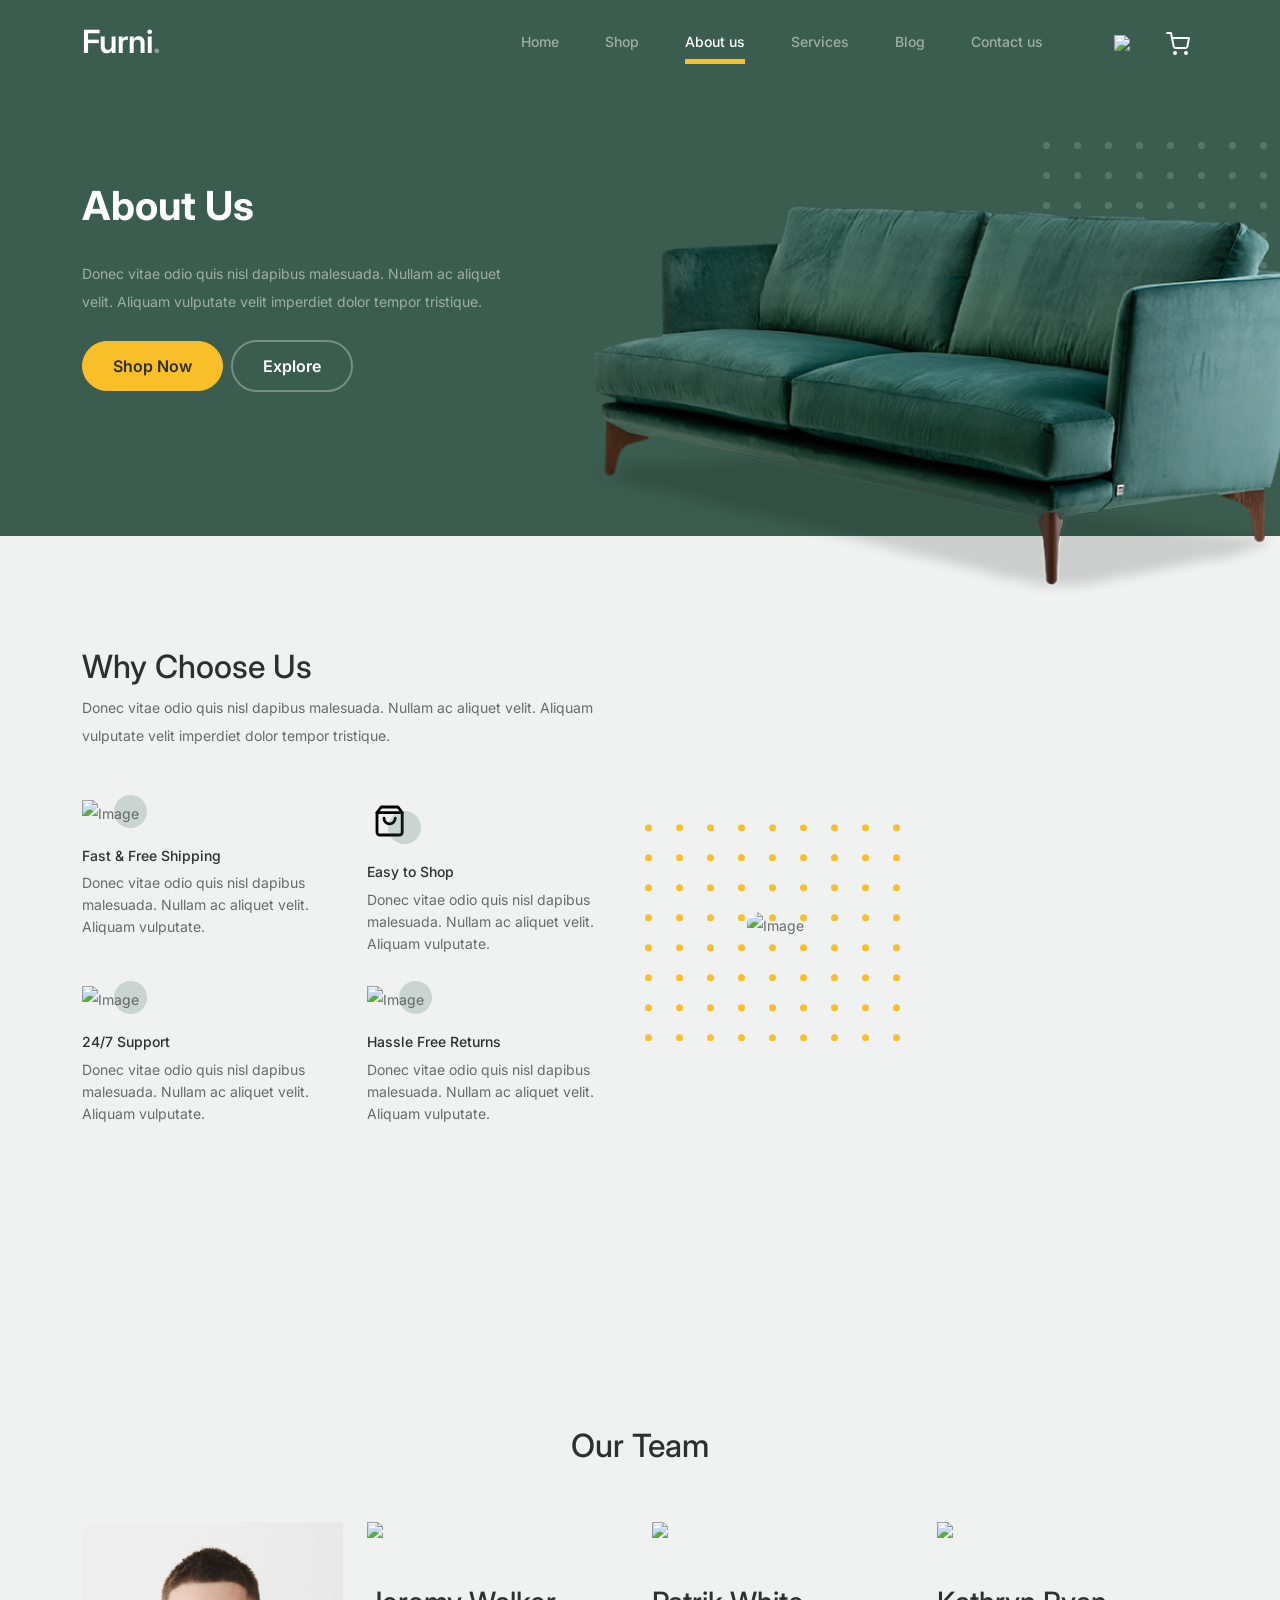
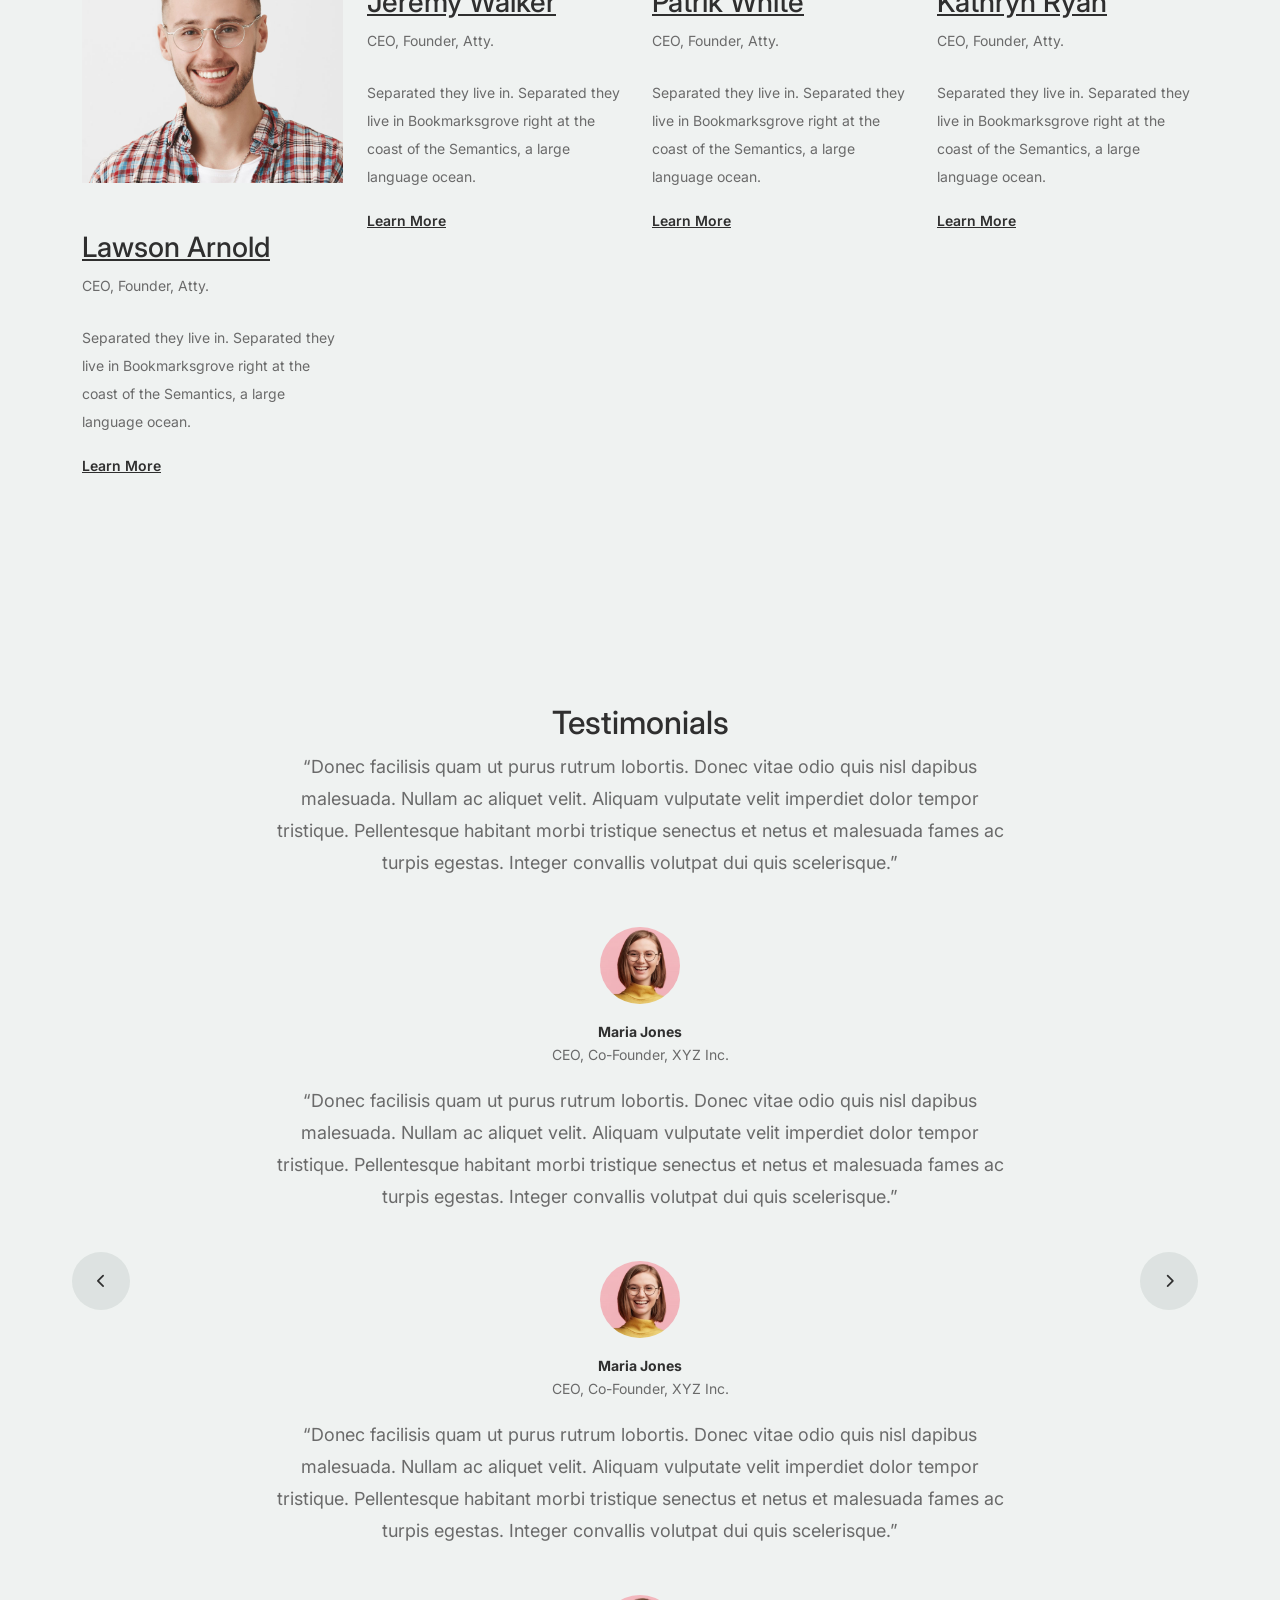
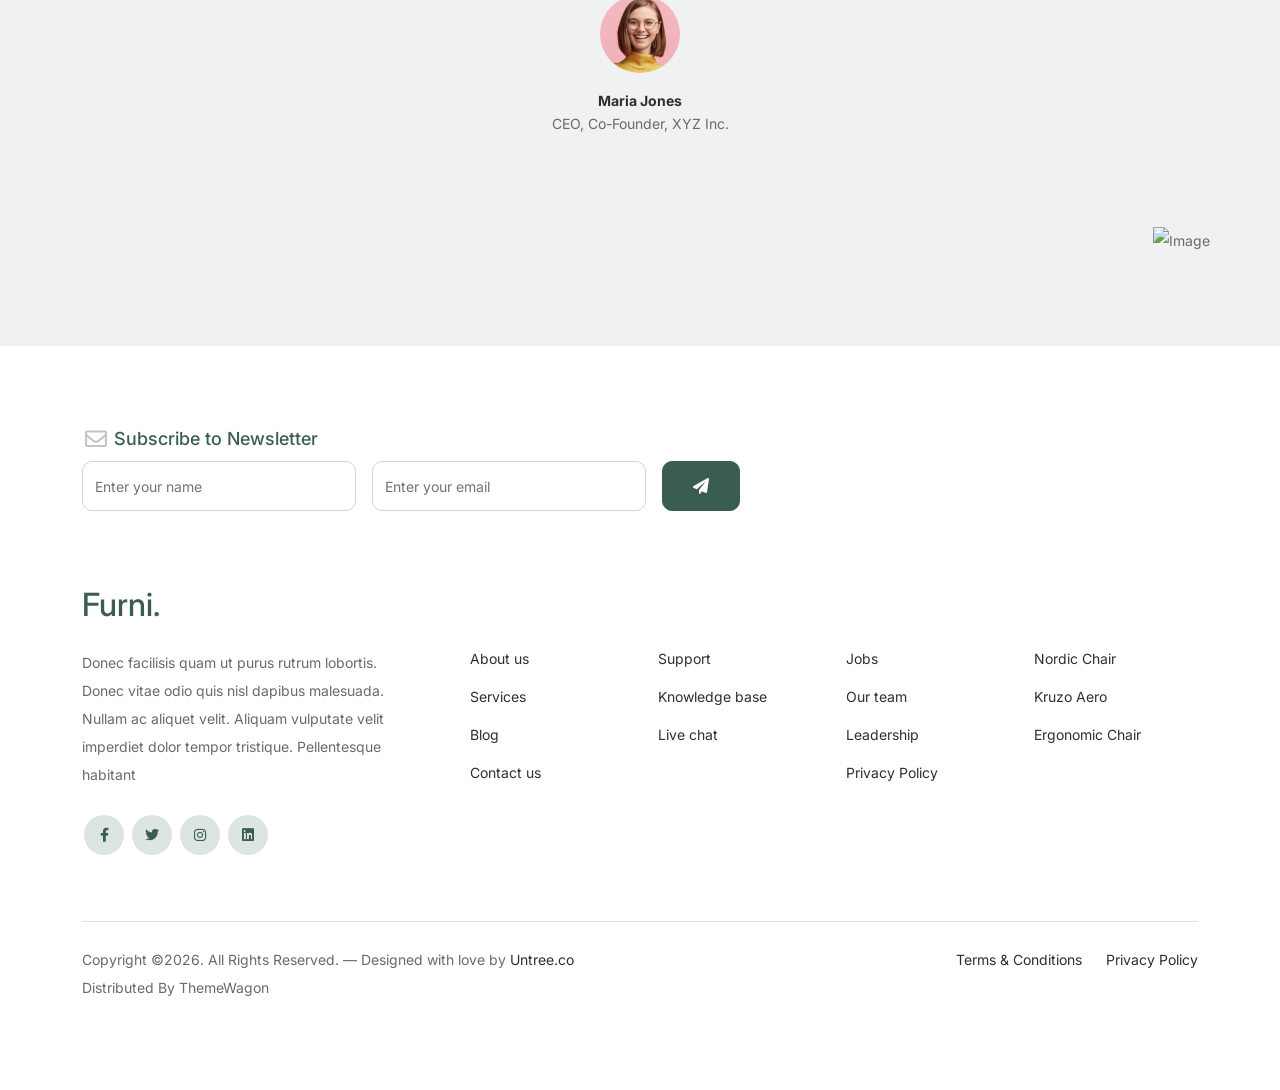
==== docs/about.html @ 40ab0b0b "Nome da Pasta" ====
<!-- /*
* Bootstrap 5
* Template Name: Furni
* Template Author: Untree.co
* Template URI: https://untree.co/
* License: https://creativecommons.org/licenses/by/3.0/
*/ -->
<!doctype html>
<html lang="en">
<head>
  <meta charset="utf-8">
  <meta name="viewport" content="width=device-width, initial-scale=1, shrink-to-fit=no">
  <meta name="author" content="Untree.co">
  <link rel="shortcut icon" href="favicon.png">

  <meta name="description" content="" />
  <meta name="keywords" content="bootstrap, bootstrap4" />

		<!-- Bootstrap CSS -->
		<link href="css/bootstrap.min.css" rel="stylesheet">
		<link href="https://cdnjs.cloudflare.com/ajax/libs/font-awesome/6.0.0-beta3/css/all.min.css" rel="stylesheet">
		<link href="css/tiny-slider.css" rel="stylesheet">
		<link href="css/style.css" rel="stylesheet">
		<title>Furni Free Bootstrap 5 Template for Furniture and Interior Design Websites by Untree.co </title>
	</head>

	<body>

		<!-- Start Header/Navigation -->
		<nav class="custom-navbar navbar navbar navbar-expand-md navbar-dark bg-dark" arial-label="Furni navigation bar">

			<div class="container">
				<a class="navbar-brand" href="index.html">Furni<span>.</span></a>

				<button class="navbar-toggler" type="button" data-bs-toggle="collapse" data-bs-target="#navbarsFurni" aria-controls="navbarsFurni" aria-expanded="false" aria-label="Toggle navigation">
					<span class="navbar-toggler-icon"></span>
				</button>

				<div class="collapse navbar-collapse" id="navbarsFurni">
					<ul class="custom-navbar-nav navbar-nav ms-auto mb-2 mb-md-0">
						<li class="nav-item ">
							<a class="nav-link" href="index.html">Home</a>
						</li>
						<li><a class="nav-link" href="shop.html">Shop</a></li>
						<li class="active"><a class="nav-link" href="about.html">About us</a></li>
						<li><a class="nav-link" href="services.html">Services</a></li>
						<li><a class="nav-link" href="blog.html">Blog</a></li>
						<li><a class="nav-link" href="contact.html">Contact us</a></li>
					</ul>

					<ul class="custom-navbar-cta navbar-nav mb-2 mb-md-0 ms-5">
						<li><a class="nav-link" href="#"><img src="images/user.svg"></a></li>
						<li><a class="nav-link" href="cart.html"><img src="images/cart.svg"></a></li>
					</ul>
				</div>
			</div>
				
		</nav>
		<!-- End Header/Navigation -->

		<!-- Start Hero Section -->
			<div class="hero">
				<div class="container">
					<div class="row justify-content-between">
						<div class="col-lg-5">
							<div class="intro-excerpt">
								<h1>About Us</h1>
								<p class="mb-4">Donec vitae odio quis nisl dapibus malesuada. Nullam ac aliquet velit. Aliquam vulputate velit imperdiet dolor tempor tristique.</p>
								<p><a href="" class="btn btn-secondary me-2">Shop Now</a><a href="#" class="btn btn-white-outline">Explore</a></p>
							</div>
						</div>
						<div class="col-lg-7">
							<div class="hero-img-wrap">
								<img src="images/couch.png" class="img-fluid">
							</div>
						</div>
					</div>
				</div>
			</div>
		<!-- End Hero Section -->

		

		<!-- Start Why Choose Us Section -->
		<div class="why-choose-section">
			<div class="container">
				<div class="row justify-content-between align-items-center">
					<div class="col-lg-6">
						<h2 class="section-title">Why Choose Us</h2>
						<p>Donec vitae odio quis nisl dapibus malesuada. Nullam ac aliquet velit. Aliquam vulputate velit imperdiet dolor tempor tristique.</p>

						<div class="row my-5">
							<div class="col-6 col-md-6">
								<div class="feature">
									<div class="icon">
										<img src="images/truck.svg" alt="Image" class="imf-fluid">
									</div>
									<h3>Fast &amp; Free Shipping</h3>
									<p>Donec vitae odio quis nisl dapibus malesuada. Nullam ac aliquet velit. Aliquam vulputate.</p>
								</div>
							</div>

							<div class="col-6 col-md-6">
								<div class="feature">
									<div class="icon">
										<img src="images/bag.svg" alt="Image" class="imf-fluid">
									</div>
									<h3>Easy to Shop</h3>
									<p>Donec vitae odio quis nisl dapibus malesuada. Nullam ac aliquet velit. Aliquam vulputate.</p>
								</div>
							</div>

							<div class="col-6 col-md-6">
								<div class="feature">
									<div class="icon">
										<img src="images/support.svg" alt="Image" class="imf-fluid">
									</div>
									<h3>24/7 Support</h3>
									<p>Donec vitae odio quis nisl dapibus malesuada. Nullam ac aliquet velit. Aliquam vulputate.</p>
								</div>
							</div>

							<div class="col-6 col-md-6">
								<div class="feature">
									<div class="icon">
										<img src="images/return.svg" alt="Image" class="imf-fluid">
									</div>
									<h3>Hassle Free Returns</h3>
									<p>Donec vitae odio quis nisl dapibus malesuada. Nullam ac aliquet velit. Aliquam vulputate.</p>
								</div>
							</div>

						</div>
					</div>

					<div class="col-lg-5">
						<div class="img-wrap">
							<img src="images/why-choose-us-img.jpg" alt="Image" class="img-fluid">
						</div>
					</div>

				</div>
			</div>
		</div>
		<!-- End Why Choose Us Section -->

		<!-- Start Team Section -->
		<div class="untree_co-section">
			<div class="container">

				<div class="row mb-5">
					<div class="col-lg-5 mx-auto text-center">
						<h2 class="section-title">Our Team</h2>
					</div>
				</div>

				<div class="row">

					<!-- Start Column 1 -->
					<div class="col-12 col-md-6 col-lg-3 mb-5 mb-md-0">
						<img src="images/person_1.jpg" class="img-fluid mb-5">
						<h3 clas><a href="#"><span class="">Lawson</span> Arnold</a></h3>
            <span class="d-block position mb-4">CEO, Founder, Atty.</span>
            <p>Separated they live in.
            Separated they live in Bookmarksgrove right at the coast of the Semantics, a large language ocean.</p>
            <p class="mb-0"><a href="#" class="more dark">Learn More <span class="icon-arrow_forward"></span></a></p>
					</div> 
					<!-- End Column 1 -->

					<!-- Start Column 2 -->
					<div class="col-12 col-md-6 col-lg-3 mb-5 mb-md-0">
						<img src="images/person_2.jpg" class="img-fluid mb-5">

						<h3 clas><a href="#"><span class="">Jeremy</span> Walker</a></h3>
            <span class="d-block position mb-4">CEO, Founder, Atty.</span>
            <p>Separated they live in.
            Separated they live in Bookmarksgrove right at the coast of the Semantics, a large language ocean.</p>
            <p class="mb-0"><a href="#" class="more dark">Learn More <span class="icon-arrow_forward"></span></a></p>

					</div> 
					<!-- End Column 2 -->

					<!-- Start Column 3 -->
					<div class="col-12 col-md-6 col-lg-3 mb-5 mb-md-0">
						<img src="images/person_3.jpg" class="img-fluid mb-5">
						<h3 clas><a href="#"><span class="">Patrik</span> White</a></h3>
            <span class="d-block position mb-4">CEO, Founder, Atty.</span>
            <p>Separated they live in.
            Separated they live in Bookmarksgrove right at the coast of the Semantics, a large language ocean.</p>
            <p class="mb-0"><a href="#" class="more dark">Learn More <span class="icon-arrow_forward"></span></a></p>
					</div> 
					<!-- End Column 3 -->

					<!-- Start Column 4 -->
					<div class="col-12 col-md-6 col-lg-3 mb-5 mb-md-0">
						<img src="images/person_4.jpg" class="img-fluid mb-5">

						<h3 clas><a href="#"><span class="">Kathryn</span> Ryan</a></h3>
            <span class="d-block position mb-4">CEO, Founder, Atty.</span>
            <p>Separated they live in.
            Separated they live in Bookmarksgrove right at the coast of the Semantics, a large language ocean.</p>
            <p class="mb-0"><a href="#" class="more dark">Learn More <span class="icon-arrow_forward"></span></a></p>

          
					</div> 
					<!-- End Column 4 -->

					

				</div>
			</div>
		</div>
		<!-- End Team Section -->

		

		<!-- Start Testimonial Slider -->
		<div class="testimonial-section before-footer-section">
			<div class="container">
				<div class="row">
					<div class="col-lg-7 mx-auto text-center">
						<h2 class="section-title">Testimonials</h2>
					</div>
				</div>

				<div class="row justify-content-center">
					<div class="col-lg-12">
						<div class="testimonial-slider-wrap text-center">

							<div id="testimonial-nav">
								<span class="prev" data-controls="prev"><span class="fa fa-chevron-left"></span></span>
								<span class="next" data-controls="next"><span class="fa fa-chevron-right"></span></span>
							</div>

							<div class="testimonial-slider">
								
								<div class="item">
									<div class="row justify-content-center">
										<div class="col-lg-8 mx-auto">

											<div class="testimonial-block text-center">
												<blockquote class="mb-5">
													<p>&ldquo;Donec facilisis quam ut purus rutrum lobortis. Donec vitae odio quis nisl dapibus malesuada. Nullam ac aliquet velit. Aliquam vulputate velit imperdiet dolor tempor tristique. Pellentesque habitant morbi tristique senectus et netus et malesuada fames ac turpis egestas. Integer convallis volutpat dui quis scelerisque.&rdquo;</p>
												</blockquote>

												<div class="author-info">
													<div class="author-pic">
														<img src="images/person-1.png" alt="Maria Jones" class="img-fluid">
													</div>
													<h3 class="font-weight-bold">Maria Jones</h3>
													<span class="position d-block mb-3">CEO, Co-Founder, XYZ Inc.</span>
												</div>
											</div>

										</div>
									</div>
								</div> 
								<!-- END item -->

								<div class="item">
									<div class="row justify-content-center">
										<div class="col-lg-8 mx-auto">

											<div class="testimonial-block text-center">
												<blockquote class="mb-5">
													<p>&ldquo;Donec facilisis quam ut purus rutrum lobortis. Donec vitae odio quis nisl dapibus malesuada. Nullam ac aliquet velit. Aliquam vulputate velit imperdiet dolor tempor tristique. Pellentesque habitant morbi tristique senectus et netus et malesuada fames ac turpis egestas. Integer convallis volutpat dui quis scelerisque.&rdquo;</p>
												</blockquote>

												<div class="author-info">
													<div class="author-pic">
														<img src="images/person-1.png" alt="Maria Jones" class="img-fluid">
													</div>
													<h3 class="font-weight-bold">Maria Jones</h3>
													<span class="position d-block mb-3">CEO, Co-Founder, XYZ Inc.</span>
												</div>
											</div>

										</div>
									</div>
								</div> 
								<!-- END item -->

								<div class="item">
									<div class="row justify-content-center">
										<div class="col-lg-8 mx-auto">

											<div class="testimonial-block text-center">
												<blockquote class="mb-5">
													<p>&ldquo;Donec facilisis quam ut purus rutrum lobortis. Donec vitae odio quis nisl dapibus malesuada. Nullam ac aliquet velit. Aliquam vulputate velit imperdiet dolor tempor tristique. Pellentesque habitant morbi tristique senectus et netus et malesuada fames ac turpis egestas. Integer convallis volutpat dui quis scelerisque.&rdquo;</p>
												</blockquote>

												<div class="author-info">
													<div class="author-pic">
														<img src="images/person-1.png" alt="Maria Jones" class="img-fluid">
													</div>
													<h3 class="font-weight-bold">Maria Jones</h3>
													<span class="position d-block mb-3">CEO, Co-Founder, XYZ Inc.</span>
												</div>
											</div>

										</div>
									</div>
								</div> 
								<!-- END item -->

							</div>

						</div>
					</div>
				</div>
			</div>
		</div>
		<!-- End Testimonial Slider -->

		

		<!-- Start Footer Section -->
		<footer class="footer-section">
			<div class="container relative">

				<div class="sofa-img">
					<img src="images/sofa.png" alt="Image" class="img-fluid">
				</div>

				<div class="row">
					<div class="col-lg-8">
						<div class="subscription-form">
							<h3 class="d-flex align-items-center"><span class="me-1"><img src="images/envelope-outline.svg" alt="Image" class="img-fluid"></span><span>Subscribe to Newsletter</span></h3>

							<form action="#" class="row g-3">
								<div class="col-auto">
									<input type="text" class="form-control" placeholder="Enter your name">
								</div>
								<div class="col-auto">
									<input type="email" class="form-control" placeholder="Enter your email">
								</div>
								<div class="col-auto">
									<button class="btn btn-primary">
										<span class="fa fa-paper-plane"></span>
									</button>
								</div>
							</form>

						</div>
					</div>
				</div>

				<div class="row g-5 mb-5">
					<div class="col-lg-4">
						<div class="mb-4 footer-logo-wrap"><a href="#" class="footer-logo">Furni<span>.</span></a></div>
						<p class="mb-4">Donec facilisis quam ut purus rutrum lobortis. Donec vitae odio quis nisl dapibus malesuada. Nullam ac aliquet velit. Aliquam vulputate velit imperdiet dolor tempor tristique. Pellentesque habitant</p>

						<ul class="list-unstyled custom-social">
							<li><a href="#"><span class="fa fa-brands fa-facebook-f"></span></a></li>
							<li><a href="#"><span class="fa fa-brands fa-twitter"></span></a></li>
							<li><a href="#"><span class="fa fa-brands fa-instagram"></span></a></li>
							<li><a href="#"><span class="fa fa-brands fa-linkedin"></span></a></li>
						</ul>
					</div>

					<div class="col-lg-8">
						<div class="row links-wrap">
							<div class="col-6 col-sm-6 col-md-3">
								<ul class="list-unstyled">
									<li><a href="#">About us</a></li>
									<li><a href="#">Services</a></li>
									<li><a href="#">Blog</a></li>
									<li><a href="#">Contact us</a></li>
								</ul>
							</div>

							<div class="col-6 col-sm-6 col-md-3">
								<ul class="list-unstyled">
									<li><a href="#">Support</a></li>
									<li><a href="#">Knowledge base</a></li>
									<li><a href="#">Live chat</a></li>
								</ul>
							</div>

							<div class="col-6 col-sm-6 col-md-3">
								<ul class="list-unstyled">
									<li><a href="#">Jobs</a></li>
									<li><a href="#">Our team</a></li>
									<li><a href="#">Leadership</a></li>
									<li><a href="#">Privacy Policy</a></li>
								</ul>
							</div>

							<div class="col-6 col-sm-6 col-md-3">
								<ul class="list-unstyled">
									<li><a href="#">Nordic Chair</a></li>
									<li><a href="#">Kruzo Aero</a></li>
									<li><a href="#">Ergonomic Chair</a></li>
								</ul>
							</div>
						</div>
					</div>

				</div>

				<div class="border-top copyright">
					<div class="row pt-4">
						<div class="col-lg-6">
							<p class="mb-2 text-center text-lg-start">Copyright &copy;<script>document.write(new Date().getFullYear());</script>. All Rights Reserved. &mdash; Designed with love by <a href="https://untree.co">Untree.co</a> Distributed By <a hreff="https://themewagon.com">ThemeWagon</a>  <!-- License information: https://untree.co/license/ -->
            </p>
						</div>

						<div class="col-lg-6 text-center text-lg-end">
							<ul class="list-unstyled d-inline-flex ms-auto">
								<li class="me-4"><a href="#">Terms &amp; Conditions</a></li>
								<li><a href="#">Privacy Policy</a></li>
							</ul>
						</div>

					</div>
				</div>

			</div>
		</footer>
		<!-- End Footer Section -->	


		<script src="js/bootstrap.bundle.min.js"></script>
		<script src="js/tiny-slider.js"></script>
		<script src="js/custom.js"></script>
	</body>

</html>
---- docs/css/tiny-slider.css ----
.tns-outer{padding:0 !important}.tns-outer [hidden]{display:none !important}.tns-outer [aria-controls],.tns-outer [data-action]{cursor:pointer}.tns-slider{-webkit-transition:all 0s;-moz-transition:all 0s;transition:all 0s}.tns-slider>.tns-item{-webkit-box-sizing:border-box;-moz-box-sizing:border-box;box-sizing:border-box}.tns-horizontal.tns-subpixel{white-space:nowrap}.tns-horizontal.tns-subpixel>.tns-item{display:inline-block;vertical-align:top;white-space:normal}.tns-horizontal.tns-no-subpixel:after{content:'';display:table;clear:both}.tns-horizontal.tns-no-subpixel>.tns-item{float:left}.tns-horizontal.tns-carousel.tns-no-subpixel>.tns-item{margin-right:-100%}.tns-no-calc{position:relative;left:0}.tns-gallery{position:relative;left:0;min-height:1px}.tns-gallery>.tns-item{position:absolute;left:-100%;-webkit-transition:transform 0s, opacity 0s;-moz-transition:transform 0s, opacity 0s;transition:transform 0s, opacity 0s}.tns-gallery>.tns-slide-active{position:relative;left:auto !important}.tns-gallery>.tns-moving{-webkit-transition:all 0.25s;-moz-transition:all 0.25s;transition:all 0.25s}.tns-autowidth{display:inline-block}.tns-lazy-img{-webkit-transition:opacity 0.6s;-moz-transition:opacity 0.6s;transition:opacity 0.6s;opacity:0.6}.tns-lazy-img.tns-complete{opacity:1}.tns-ah{-webkit-transition:height 0s;-moz-transition:height 0s;transition:height 0s}.tns-ovh{overflow:hidden}.tns-visually-hidden{position:absolute;left:-10000em}.tns-transparent{opacity:0;visibility:hidden}.tns-fadeIn{opacity:1;filter:alpha(opacity=100);z-index:0}.tns-normal,.tns-fadeOut{opacity:0;filter:alpha(opacity=0);z-index:-1}.tns-vpfix{white-space:nowrap}.tns-vpfix>div,.tns-vpfix>li{display:inline-block}.tns-t-subp2{margin:0 auto;width:310px;position:relative;height:10px;overflow:hidden}.tns-t-ct{width:2333.3333333%;width:-webkit-calc(100% * 70 / 3);width:-moz-calc(100% * 70 / 3);width:calc(100% * 70 / 3);position:absolute;right:0}.tns-t-ct:after{content:'';display:table;clear:both}.tns-t-ct>div{width:1.4285714%;width:-webkit-calc(100% / 70);width:-moz-calc(100% / 70);width:calc(100% / 70);height:10px;float:left}

/*# sourceMappingURL=sourcemaps/tiny-slider.css.map */
---- docs/css/style.css ----
/*
* Template Name: UntreeStore
* Template Author: Untree.co
* Author URI: https://untree.co/
* License: https://creativecommons.org/licenses/by/3.0/
*/
@import url("https://fonts.googleapis.com/css2?family=Inter:wght@400;500;600;700;800&display=swap");
body {
  overflow-x: hidden;
  position: relative; }

body {
  font-family: "Inter", sans-serif;
  font-weight: 400;
  line-height: 28px;
  color: #6a6a6a;
  font-size: 14px;
  background-color: #eff2f1; }

a {
  text-decoration: none;
  -webkit-transition: .3s all ease;
  -o-transition: .3s all ease;
  transition: .3s all ease;
  color: #2f2f2f;
  text-decoration: underline; }
  a:hover {
    color: #2f2f2f;
    text-decoration: none; }
  a.more {
    font-weight: 600; }

.custom-navbar {
  background: #3b5d50 !important;
  padding-top: 20px;
  padding-bottom: 20px; }
  .custom-navbar .navbar-brand {
    font-size: 32px;
    font-weight: 600; }
    .custom-navbar .navbar-brand > span {
      opacity: .4; }
  .custom-navbar .navbar-toggler {
    border-color: transparent; }
    .custom-navbar .navbar-toggler:active, .custom-navbar .navbar-toggler:focus {
      -webkit-box-shadow: none;
      box-shadow: none;
      outline: none; }
  @media (min-width: 992px) {
    .custom-navbar .custom-navbar-nav li {
      margin-left: 15px;
      margin-right: 15px; } }
  .custom-navbar .custom-navbar-nav li a {
    font-weight: 500;
    color: #ffffff !important;
    opacity: .5;
    -webkit-transition: .3s all ease;
    -o-transition: .3s all ease;
    transition: .3s all ease;
    position: relative; }
    @media (min-width: 768px) {
      .custom-navbar .custom-navbar-nav li a:before {
        content: "";
        position: absolute;
        bottom: 0;
        left: 8px;
        right: 8px;
        background: #f9bf29;
        height: 5px;
        opacity: 1;
        visibility: visible;
        width: 0;
        -webkit-transition: .15s all ease-out;
        -o-transition: .15s all ease-out;
        transition: .15s all ease-out; } }
    .custom-navbar .custom-navbar-nav li a:hover {
      opacity: 1; }
      .custom-navbar .custom-navbar-nav li a:hover:before {
        width: calc(100% - 16px); }
  .custom-navbar .custom-navbar-nav li.active a {
    opacity: 1; }
    .custom-navbar .custom-navbar-nav li.active a:before {
      width: calc(100% - 16px); }
  .custom-navbar .custom-navbar-cta {
    margin-left: 0 !important;
    -webkit-box-orient: horizontal;
    -webkit-box-direction: normal;
    -ms-flex-direction: row;
    flex-direction: row; }
    @media (min-width: 768px) {
      .custom-navbar .custom-navbar-cta {
        margin-left: 40px !important; } }
    .custom-navbar .custom-navbar-cta li {
      margin-left: 0px;
      margin-right: 0px; }
      .custom-navbar .custom-navbar-cta li:first-child {
        margin-right: 20px; }

.hero {
  background: #3b5d50;
  padding: calc(4rem - 30px) 0 0rem 0; }
  @media (min-width: 768px) {
    .hero {
      padding: calc(4rem - 30px) 0 4rem 0; } }
  @media (min-width: 992px) {
    .hero {
      padding: calc(8rem - 30px) 0 8rem 0; } }
  .hero .intro-excerpt {
    position: relative;
    z-index: 4; }
    @media (min-width: 992px) {
      .hero .intro-excerpt {
        max-width: 450px; } }
  .hero h1 {
    font-weight: 700;
    color: #ffffff;
    margin-bottom: 30px; }
    @media (min-width: 1400px) {
      .hero h1 {
        font-size: 54px; } }
  .hero p {
    color: rgba(255, 255, 255, 0.5);
    margin-botom: 30px; }
  .hero .hero-img-wrap {
    position: relative; }
    .hero .hero-img-wrap img {
      position: relative;
      top: 0px;
      right: 0px;
      z-index: 2;
      max-width: 780px;
      left: -20px; }
      @media (min-width: 768px) {
        .hero .hero-img-wrap img {
          right: 0px;
          left: -100px; } }
      @media (min-width: 992px) {
        .hero .hero-img-wrap img {
          left: 0px;
          top: -80px;
          position: absolute;
          right: -50px; } }
      @media (min-width: 1200px) {
        .hero .hero-img-wrap img {
          left: 0px;
          top: -80px;
          right: -100px; } }
    .hero .hero-img-wrap:after {
      content: "";
      position: absolute;
      width: 255px;
      height: 217px;
      background-image: url("../images/dots-light.svg");
      background-size: contain;
      background-repeat: no-repeat;
      right: -100px;
      top: -0px; }
      @media (min-width: 1200px) {
        .hero .hero-img-wrap:after {
          top: -40px; } }

.btn {
  font-weight: 600;
  padding: 12px 30px;
  border-radius: 30px;
  color: #ffffff;
  background: #2f2f2f;
  border-color: #2f2f2f; }
  .btn:hover {
    color: #ffffff;
    background: #222222;
    border-color: #222222; }
  .btn:active, .btn:focus {
    outline: none !important;
    -webkit-box-shadow: none;
    box-shadow: none; }
  .btn.btn-primary {
    background: #3b5d50;
    border-color: #3b5d50; }
    .btn.btn-primary:hover {
      background: #314d43;
      border-color: #314d43; }
  .btn.btn-secondary {
    color: #2f2f2f;
    background: #f9bf29;
    border-color: #f9bf29; }
    .btn.btn-secondary:hover {
      background: #f8b810;
      border-color: #f8b810; }
  .btn.btn-white-outline {
    background: transparent;
    border-width: 2px;
    border-color: rgba(255, 255, 255, 0.3); }
    .btn.btn-white-outline:hover {
      border-color: white;
      color: #ffffff; }

.section-title {
  color: #2f2f2f; }

.product-section {
  padding: 7rem 0; }
  .product-section .product-item {
    text-align: center;
    text-decoration: none;
    display: block;
    position: relative;
    padding-bottom: 50px;
    cursor: pointer; }
    .product-section .product-item .product-thumbnail {
      margin-bottom: 30px;
      position: relative;
      top: 0;
      -webkit-transition: .3s all ease;
      -o-transition: .3s all ease;
      transition: .3s all ease; }
    .product-section .product-item h3 {
      font-weight: 600;
      font-size: 16px; }
    .product-section .product-item strong {
      font-weight: 800 !important;
      font-size: 18px !important; }
    .product-section .product-item h3, .product-section .product-item strong {
      color: #2f2f2f;
      text-decoration: none; }
    .product-section .product-item .icon-cross {
      position: absolute;
      width: 35px;
      height: 35px;
      display: inline-block;
      background: #2f2f2f;
      bottom: 15px;
      left: 50%;
      -webkit-transform: translateX(-50%);
      -ms-transform: translateX(-50%);
      transform: translateX(-50%);
      margin-bottom: -17.5px;
      border-radius: 50%;
      opacity: 0;
      visibility: hidden;
      -webkit-transition: .3s all ease;
      -o-transition: .3s all ease;
      transition: .3s all ease; }
      .product-section .product-item .icon-cross img {
        position: absolute;
        left: 50%;
        top: 50%;
        -webkit-transform: translate(-50%, -50%);
        -ms-transform: translate(-50%, -50%);
        transform: translate(-50%, -50%); }
    .product-section .product-item:before {
      bottom: 0;
      left: 0;
      right: 0;
      position: absolute;
      content: "";
      background: #dce5e4;
      height: 0%;
      z-index: -1;
      border-radius: 10px;
      -webkit-transition: .3s all ease;
      -o-transition: .3s all ease;
      transition: .3s all ease; }
    .product-section .product-item:hover .product-thumbnail {
      top: -25px; }
    .product-section .product-item:hover .icon-cross {
      bottom: 0;
      opacity: 1;
      visibility: visible; }
    .product-section .product-item:hover:before {
      height: 70%; }

.why-choose-section {
  padding: 7rem 0; }
  .why-choose-section .img-wrap {
    position: relative; }
    .why-choose-section .img-wrap:before {
      position: absolute;
      content: "";
      width: 255px;
      height: 217px;
      background-image: url("../images/dots-yellow.svg");
      background-repeat: no-repeat;
      background-size: contain;
      -webkit-transform: translate(-40%, -40%);
      -ms-transform: translate(-40%, -40%);
      transform: translate(-40%, -40%);
      z-index: -1; }
    .why-choose-section .img-wrap img {
      border-radius: 20px; }

.feature {
  margin-bottom: 30px; }
  .feature .icon {
    display: inline-block;
    position: relative;
    margin-bottom: 20px; }
    .feature .icon:before {
      content: "";
      width: 33px;
      height: 33px;
      position: absolute;
      background: rgba(59, 93, 80, 0.2);
      border-radius: 50%;
      right: -8px;
      bottom: 0; }
  .feature h3 {
    font-size: 14px;
    color: #2f2f2f; }
  .feature p {
    font-size: 14px;
    line-height: 22px;
    color: #6a6a6a; }

.we-help-section {
  padding: 7rem 0; }
  .we-help-section .imgs-grid {
    display: -ms-grid;
    display: grid;
    -ms-grid-columns: (1fr)[27];
    grid-template-columns: repeat(27, 1fr);
    position: relative; }
    .we-help-section .imgs-grid:before {
      position: absolute;
      content: "";
      width: 255px;
      height: 217px;
      background-image: url("../images/dots-green.svg");
      background-size: contain;
      background-repeat: no-repeat;
      -webkit-transform: translate(-40%, -40%);
      -ms-transform: translate(-40%, -40%);
      transform: translate(-40%, -40%);
      z-index: -1; }
    .we-help-section .imgs-grid .grid {
      position: relative; }
      .we-help-section .imgs-grid .grid img {
        border-radius: 20px;
        max-width: 100%; }
      .we-help-section .imgs-grid .grid.grid-1 {
        -ms-grid-column: 1;
        -ms-grid-column-span: 18;
        grid-column: 1 / span 18;
        -ms-grid-row: 1;
        -ms-grid-row-span: 27;
        grid-row: 1 / span 27; }
      .we-help-section .imgs-grid .grid.grid-2 {
        -ms-grid-column: 19;
        -ms-grid-column-span: 27;
        grid-column: 19 / span 27;
        -ms-grid-row: 1;
        -ms-grid-row-span: 5;
        grid-row: 1 / span 5;
        padding-left: 20px; }
      .we-help-section .imgs-grid .grid.grid-3 {
        -ms-grid-column: 14;
        -ms-grid-column-span: 16;
        grid-column: 14 / span 16;
        -ms-grid-row: 6;
        -ms-grid-row-span: 27;
        grid-row: 6 / span 27;
        padding-top: 20px; }

.custom-list {
  width: 100%; }
  .custom-list li {
    display: inline-block;
    width: calc(50% - 20px);
    margin-bottom: 12px;
    line-height: 1.5;
    position: relative;
    padding-left: 20px; }
    .custom-list li:before {
      content: "";
      width: 8px;
      height: 8px;
      border-radius: 50%;
      border: 2px solid #3b5d50;
      position: absolute;
      left: 0;
      top: 8px; }

.popular-product {
  padding: 0 0 7rem 0; }
  .popular-product .product-item-sm h3 {
    font-size: 14px;
    font-weight: 700;
    color: #2f2f2f; }
  .popular-product .product-item-sm a {
    text-decoration: none;
    color: #2f2f2f;
    -webkit-transition: .3s all ease;
    -o-transition: .3s all ease;
    transition: .3s all ease; }
    .popular-product .product-item-sm a:hover {
      color: rgba(47, 47, 47, 0.5); }
  .popular-product .product-item-sm p {
    line-height: 1.4;
    margin-bottom: 10px;
    font-size: 14px; }
  .popular-product .product-item-sm .thumbnail {
    margin-right: 10px;
    -webkit-box-flex: 0;
    -ms-flex: 0 0 120px;
    flex: 0 0 120px;
    position: relative; }
    .popular-product .product-item-sm .thumbnail:before {
      content: "";
      position: absolute;
      border-radius: 20px;
      background: #dce5e4;
      width: 98px;
      height: 98px;
      top: 50%;
      left: 50%;
      -webkit-transform: translate(-50%, -50%);
      -ms-transform: translate(-50%, -50%);
      transform: translate(-50%, -50%);
      z-index: -1; }

.testimonial-section {
  padding: 3rem 0 7rem 0; }

.testimonial-slider-wrap {
  position: relative; }
  .testimonial-slider-wrap .tns-inner {
    padding-top: 30px; }
  .testimonial-slider-wrap .item .testimonial-block blockquote {
    font-size: 16px; }
    @media (min-width: 768px) {
      .testimonial-slider-wrap .item .testimonial-block blockquote {
        line-height: 32px;
        font-size: 18px; } }
  .testimonial-slider-wrap .item .testimonial-block .author-info .author-pic {
    margin-bottom: 20px; }
    .testimonial-slider-wrap .item .testimonial-block .author-info .author-pic img {
      max-width: 80px;
      border-radius: 50%; }
  .testimonial-slider-wrap .item .testimonial-block .author-info h3 {
    font-size: 14px;
    font-weight: 700;
    color: #2f2f2f;
    margin-bottom: 0; }
  .testimonial-slider-wrap #testimonial-nav {
    position: absolute;
    top: 50%;
    z-index: 99;
    width: 100%;
    display: none; }
    @media (min-width: 768px) {
      .testimonial-slider-wrap #testimonial-nav {
        display: block; } }
    .testimonial-slider-wrap #testimonial-nav > span {
      cursor: pointer;
      position: absolute;
      width: 58px;
      height: 58px;
      line-height: 58px;
      border-radius: 50%;
      background: rgba(59, 93, 80, 0.1);
      color: #2f2f2f;
      -webkit-transition: .3s all ease;
      -o-transition: .3s all ease;
      transition: .3s all ease; }
      .testimonial-slider-wrap #testimonial-nav > span:hover {
        background: #3b5d50;
        color: #ffffff; }
    .testimonial-slider-wrap #testimonial-nav .prev {
      left: -10px; }
    .testimonial-slider-wrap #testimonial-nav .next {
      right: 0; }
  .testimonial-slider-wrap .tns-nav {
    position: absolute;
    bottom: -50px;
    left: 50%;
    -webkit-transform: translateX(-50%);
    -ms-transform: translateX(-50%);
    transform: translateX(-50%); }
    .testimonial-slider-wrap .tns-nav button {
      background: none;
      border: none;
      display: inline-block;
      position: relative;
      width: 0 !important;
      height: 7px !important;
      margin: 2px; }
      .testimonial-slider-wrap .tns-nav button:active, .testimonial-slider-wrap .tns-nav button:focus, .testimonial-slider-wrap .tns-nav button:hover {
        outline: none;
        -webkit-box-shadow: none;
        box-shadow: none;
        background: none; }
      .testimonial-slider-wrap .tns-nav button:before {
        display: block;
        width: 7px;
        height: 7px;
        left: 0;
        top: 0;
        position: absolute;
        content: "";
        border-radius: 50%;
        -webkit-transition: .3s all ease;
        -o-transition: .3s all ease;
        transition: .3s all ease;
        background-color: #d6d6d6; }
      .testimonial-slider-wrap .tns-nav button:hover:before, .testimonial-slider-wrap .tns-nav button.tns-nav-active:before {
        background-color: #3b5d50; }

.before-footer-section {
  padding: 7rem 0 12rem 0 !important; }

.blog-section {
  padding: 7rem 0 12rem 0; }
  .blog-section .post-entry a {
    text-decoration: none; }
  .blog-section .post-entry .post-thumbnail {
    display: block;
    margin-bottom: 20px; }
    .blog-section .post-entry .post-thumbnail img {
      border-radius: 20px;
      -webkit-transition: .3s all ease;
      -o-transition: .3s all ease;
      transition: .3s all ease; }
  .blog-section .post-entry .post-content-entry {
    padding-left: 15px;
    padding-right: 15px; }
    .blog-section .post-entry .post-content-entry h3 {
      font-size: 16px;
      margin-bottom: 0;
      font-weight: 600;
      margin-bottom: 7px; }
    .blog-section .post-entry .post-content-entry .meta {
      font-size: 14px; }
      .blog-section .post-entry .post-content-entry .meta a {
        font-weight: 600; }
  .blog-section .post-entry:hover .post-thumbnail img, .blog-section .post-entry:focus .post-thumbnail img {
    opacity: .7; }

.footer-section {
  padding: 80px 0;
  background: #ffffff; }
  .footer-section .relative {
    position: relative; }
  .footer-section a {
    text-decoration: none;
    color: #2f2f2f;
    -webkit-transition: .3s all ease;
    -o-transition: .3s all ease;
    transition: .3s all ease; }
    .footer-section a:hover {
      color: rgba(47, 47, 47, 0.5); }
  .footer-section .subscription-form {
    margin-bottom: 40px;
    position: relative;
    z-index: 2;
    margin-top: 100px; }
    @media (min-width: 992px) {
      .footer-section .subscription-form {
        margin-top: 0px;
        margin-bottom: 80px; } }
    .footer-section .subscription-form h3 {
      font-size: 18px;
      font-weight: 500;
      color: #3b5d50; }
    .footer-section .subscription-form .form-control {
      height: 50px;
      border-radius: 10px;
      font-family: "Inter", sans-serif; }
      .footer-section .subscription-form .form-control:active, .footer-section .subscription-form .form-control:focus {
        outline: none;
        -webkit-box-shadow: none;
        box-shadow: none;
        border-color: #3b5d50;
        -webkit-box-shadow: 0 1px 4px 0 rgba(0, 0, 0, 0.2);
        box-shadow: 0 1px 4px 0 rgba(0, 0, 0, 0.2); }
      .footer-section .subscription-form .form-control::-webkit-input-placeholder {
        font-size: 14px; }
      .footer-section .subscription-form .form-control::-moz-placeholder {
        font-size: 14px; }
      .footer-section .subscription-form .form-control:-ms-input-placeholder {
        font-size: 14px; }
      .footer-section .subscription-form .form-control:-moz-placeholder {
        font-size: 14px; }
    .footer-section .subscription-form .btn {
      border-radius: 10px !important; }
  .footer-section .sofa-img {
    position: absolute;
    top: -200px;
    z-index: 1;
    right: 0; }
    .footer-section .sofa-img img {
      max-width: 380px; }
  .footer-section .links-wrap {
    margin-top: 0px; }
    @media (min-width: 992px) {
      .footer-section .links-wrap {
        margin-top: 54px; } }
    .footer-section .links-wrap ul li {
      margin-bottom: 10px; }
  .footer-section .footer-logo-wrap .footer-logo {
    font-size: 32px;
    font-weight: 500;
    text-decoration: none;
    color: #3b5d50; }
  .footer-section .custom-social li {
    margin: 2px;
    display: inline-block; }
    .footer-section .custom-social li a {
      width: 40px;
      height: 40px;
      text-align: center;
      line-height: 40px;
      display: inline-block;
      background: #dce5e4;
      color: #3b5d50;
      border-radius: 50%; }
      .footer-section .custom-social li a:hover {
        background: #3b5d50;
        color: #ffffff; }
  .footer-section .border-top {
    border-color: #dce5e4; }
    .footer-section .border-top.copyright {
      font-size: 14px !important; }

.untree_co-section {
  padding: 7rem 0; }

.form-control {
  height: 50px;
  border-radius: 10px;
  font-family: "Inter", sans-serif; }
  .form-control:active, .form-control:focus {
    outline: none;
    -webkit-box-shadow: none;
    box-shadow: none;
    border-color: #3b5d50;
    -webkit-box-shadow: 0 1px 4px 0 rgba(0, 0, 0, 0.2);
    box-shadow: 0 1px 4px 0 rgba(0, 0, 0, 0.2); }
  .form-control::-webkit-input-placeholder {
    font-size: 14px; }
  .form-control::-moz-placeholder {
    font-size: 14px; }
  .form-control:-ms-input-placeholder {
    font-size: 14px; }
  .form-control:-moz-placeholder {
    font-size: 14px; }

.service {
  line-height: 1.5; }
  .service .service-icon {
    border-radius: 10px;
    -webkit-box-flex: 0;
    -ms-flex: 0 0 50px;
    flex: 0 0 50px;
    height: 50px;
    line-height: 50px;
    text-align: center;
    background: #3b5d50;
    margin-right: 20px;
    color: #ffffff; }

textarea {
  height: auto !important; }

.site-blocks-table {
  overflow: auto; }
  .site-blocks-table .product-thumbnail {
    width: 200px; }
  .site-blocks-table .btn {
    padding: 2px 10px; }
  .site-blocks-table thead th {
    padding: 30px;
    text-align: center;
    border-width: 0px !important;
    vertical-align: middle;
    color: rgba(0, 0, 0, 0.8);
    font-size: 18px; }
  .site-blocks-table td {
    padding: 20px;
    text-align: center;
    vertical-align: middle;
    color: rgba(0, 0, 0, 0.8); }
  .site-blocks-table tbody tr:first-child td {
    border-top: 1px solid #3b5d50 !important; }
  .site-blocks-table .btn {
    background: none !important;
    color: #000000;
    border: none;
    height: auto !important; }

.site-block-order-table th {
  border-top: none !important;
  border-bottom-width: 1px !important; }

.site-block-order-table td, .site-block-order-table th {
  color: #000000; }

.couponcode-wrap input {
  border-radius: 10px !important; }

.text-primary {
  color: #3b5d50 !important; }

.thankyou-icon {
  position: relative;
  color: #3b5d50; }
  .thankyou-icon:before {
    position: absolute;
    content: "";
    width: 50px;
    height: 50px;
    border-radius: 50%;
    background: rgba(59, 93, 80, 0.2); }
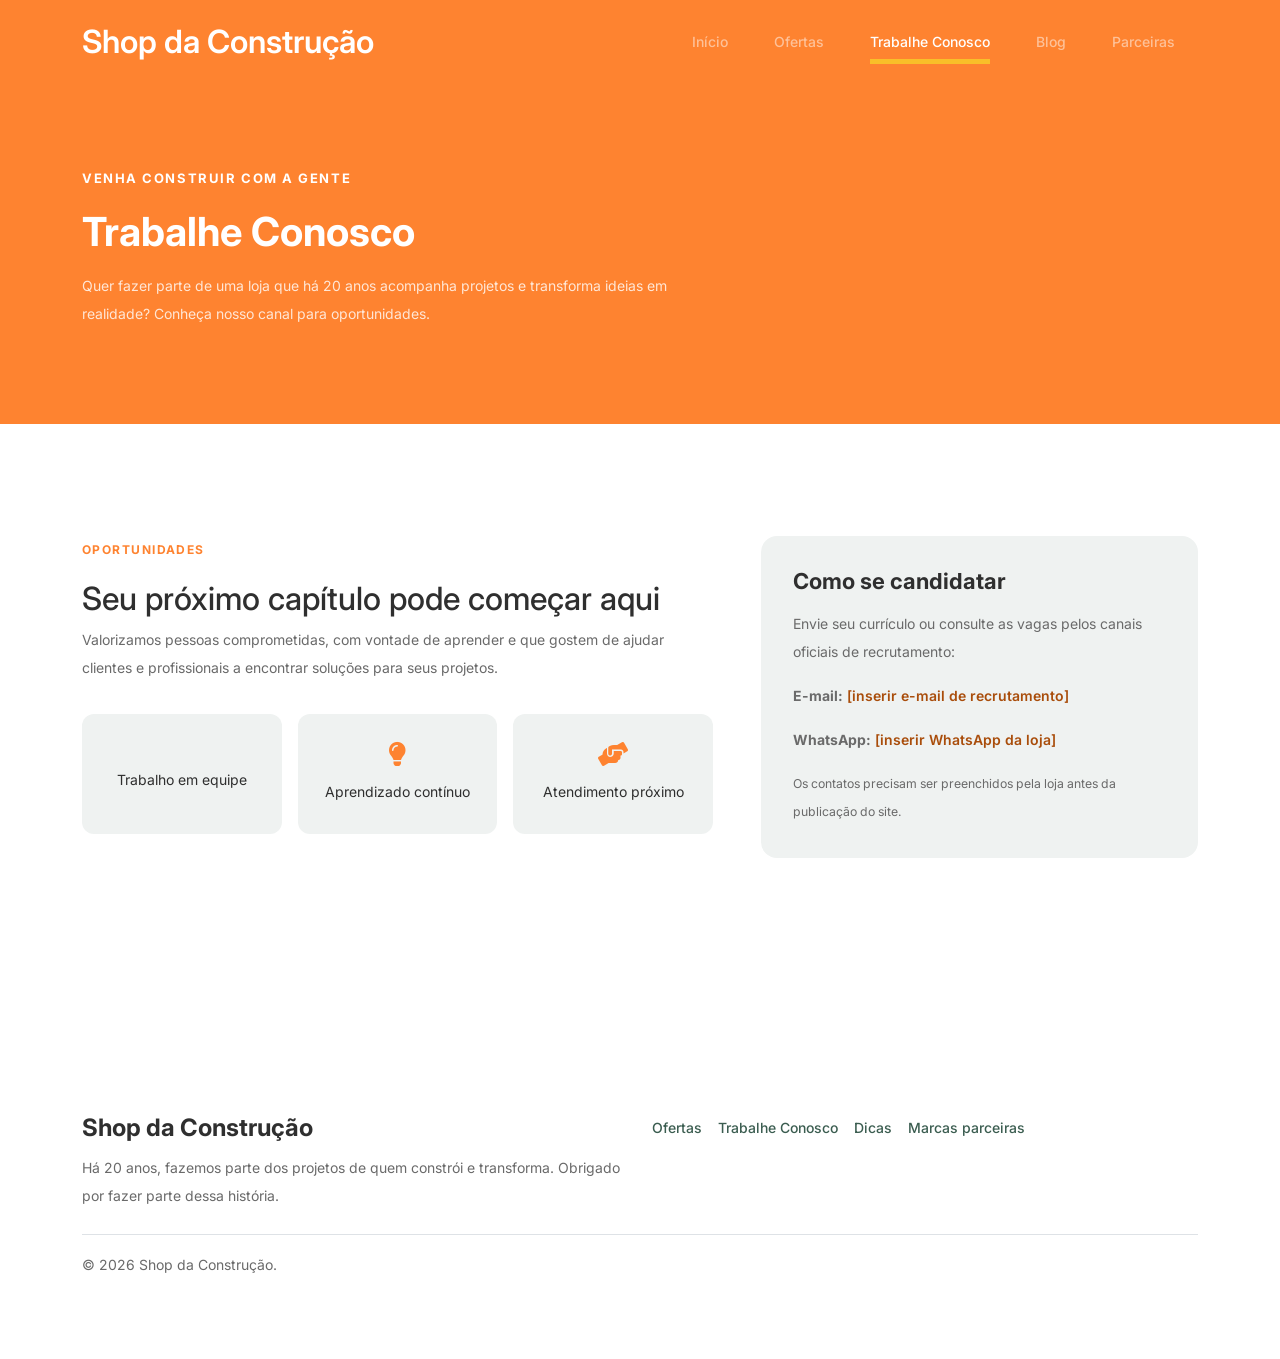
==== commit cba21f1a: "Alguma alterações" ====
--- a/docs/about.html
+++ b/docs/about.html
@@ -6,31 +6,31 @@
 * License: https://creativecommons.org/licenses/by/3.0/
 */ -->
 <!doctype html>
-<html lang="en">
+<html lang="pt-BR">
 <head>
   <meta charset="utf-8">
   <meta name="viewport" content="width=device-width, initial-scale=1, shrink-to-fit=no">
   <meta name="author" content="Untree.co">
   <link rel="shortcut icon" href="favicon.png">
 
-  <meta name="description" content="" />
-  <meta name="keywords" content="bootstrap, bootstrap4" />
+  <meta name="description" content="Shop da Constru&ccedil;&atilde;o: ofertas, oportunidades, dicas e marcas parceiras." />
+  <meta name="keywords" content="constru&ccedil;&atilde;o, ofertas, dicas de produtos, marcas parceiras" />
 
 		<!-- Bootstrap CSS -->
 		<link href="css/bootstrap.min.css" rel="stylesheet">
 		<link href="https://cdnjs.cloudflare.com/ajax/libs/font-awesome/6.0.0-beta3/css/all.min.css" rel="stylesheet">
 		<link href="css/tiny-slider.css" rel="stylesheet">
 		<link href="css/style.css" rel="stylesheet">
-		<title>Furni Free Bootstrap 5 Template for Furniture and Interior Design Websites by Untree.co </title>
+		<title>Trabalhe Conosco | Shop da Constru&ccedil;&atilde;o</title>
 	</head>
 
 	<body>
 
 		<!-- Start Header/Navigation -->
-		<nav class="custom-navbar navbar navbar navbar-expand-md navbar-dark bg-dark" arial-label="Furni navigation bar">
+		<nav class="custom-navbar navbar navbar navbar-expand-md navbar-dark bg-dark" aria-label="Navega&ccedil;&atilde;o principal">
 
 			<div class="container">
-				<a class="navbar-brand" href="index.html">Furni<span>.</span></a>
+				<a class="navbar-brand" href="index.html">Shop da Constru&ccedil;&atilde;o</a>
 
 				<button class="navbar-toggler" type="button" data-bs-toggle="collapse" data-bs-target="#navbarsFurni" aria-controls="navbarsFurni" aria-expanded="false" aria-label="Toggle navigation">
 					<span class="navbar-toggler-icon"></span>
@@ -38,19 +38,11 @@
 
 				<div class="collapse navbar-collapse" id="navbarsFurni">
 					<ul class="custom-navbar-nav navbar-nav ms-auto mb-2 mb-md-0">
-						<li class="nav-item ">
-							<a class="nav-link" href="index.html">Home</a>
-						</li>
-						<li><a class="nav-link" href="shop.html">Shop</a></li>
-						<li class="active"><a class="nav-link" href="about.html">About us</a></li>
-						<li><a class="nav-link" href="services.html">Services</a></li>
+						<li><a class="nav-link" href="index.html">In&iacute;cio</a></li>
+						<li><a class="nav-link" href="shop.html">Ofertas</a></li>
+						<li class="active"><a class="nav-link" href="about.html">Trabalhe Conosco</a></li>
 						<li><a class="nav-link" href="blog.html">Blog</a></li>
-						<li><a class="nav-link" href="contact.html">Contact us</a></li>
-					</ul>
-
-					<ul class="custom-navbar-cta navbar-nav mb-2 mb-md-0 ms-5">
-						<li><a class="nav-link" href="#"><img src="images/user.svg"></a></li>
-						<li><a class="nav-link" href="cart.html"><img src="images/cart.svg"></a></li>
+						<li><a class="nav-link" href="contact.html">Parceiras</a></li>
 					</ul>
 				</div>
 			</div>
@@ -58,363 +50,59 @@
 		</nav>
 		<!-- End Header/Navigation -->
 
-		<!-- Start Hero Section -->
-			<div class="hero">
-				<div class="container">
-					<div class="row justify-content-between">
-						<div class="col-lg-5">
-							<div class="intro-excerpt">
-								<h1>About Us</h1>
-								<p class="mb-4">Donec vitae odio quis nisl dapibus malesuada. Nullam ac aliquet velit. Aliquam vulputate velit imperdiet dolor tempor tristique.</p>
-								<p><a href="" class="btn btn-secondary me-2">Shop Now</a><a href="#" class="btn btn-white-outline">Explore</a></p>
-							</div>
-						</div>
-						<div class="col-lg-7">
-							<div class="hero-img-wrap">
-								<img src="images/couch.png" class="img-fluid">
-							</div>
-						</div>
+				<!-- Start Hero Section -->
+		<div class="hero page-hero">
+			<div class="container"><div class="row"><div class="col-lg-8"><div class="intro-excerpt">
+				<p class="hero-kicker">Venha construir com a gente</p>
+				<h1>Trabalhe Conosco</h1>
+				<p>Quer fazer parte de uma loja que h&aacute; 20 anos acompanha projetos e transforma ideias em realidade? Conhe&ccedil;a nosso canal para oportunidades.</p>
+			</div></div></div></div>
+		</div>
+		<!-- End Hero Section -->
+
+		<section class="career-section before-footer-section" aria-labelledby="career-title">
+			<div class="container"><div class="row g-5 align-items-start">
+				<div class="col-lg-7">
+					<p class="history-eyebrow">Oportunidades</p>
+					<h2 class="section-title" id="career-title">Seu pr&oacute;ximo cap&iacute;tulo pode come&ccedil;ar aqui</h2>
+					<p>Valorizamos pessoas comprometidas, com vontade de aprender e que gostem de ajudar clientes e profissionais a encontrar solu&ccedil;&otilde;es para seus projetos.</p>
+					<div class="career-values">
+						<div><i class="fa-solid fa-people-group" aria-hidden="true"></i><span>Trabalho em equipe</span></div>
+						<div><i class="fa-solid fa-lightbulb" aria-hidden="true"></i><span>Aprendizado cont&iacute;nuo</span></div>
+						<div><i class="fa-solid fa-handshake-angle" aria-hidden="true"></i><span>Atendimento pr&oacute;ximo</span></div>
 					</div>
 				</div>
-			</div>
-		<!-- End Hero Section -->
+				<div class="col-lg-5"><aside class="career-contact" id="oportunidades">
+					<h3>Como se candidatar</h3>
+					<p>Envie seu curr&iacute;culo ou consulte as vagas pelos canais oficiais de recrutamento:</p>
+					<p><strong>E-mail:</strong> <span class="contact-placeholder">[inserir e-mail de recrutamento]</span></p>
+					<p><strong>WhatsApp:</strong> <span class="contact-placeholder">[inserir WhatsApp da loja]</span></p>
+					<p class="small mb-0">Os contatos precisam ser preenchidos pela loja antes da publica&ccedil;&atilde;o do site.</p>
+				</aside></div>
+			</div></div>
+		</section>
 
-		
-
-		<!-- Start Why Choose Us Section -->
-		<div class="why-choose-section">
+				<footer class="footer-section site-footer">
 			<div class="container">
-				<div class="row justify-content-between align-items-center">
+				<div class="row align-items-start g-4">
 					<div class="col-lg-6">
-						<h2 class="section-title">Why Choose Us</h2>
-						<p>Donec vitae odio quis nisl dapibus malesuada. Nullam ac aliquet velit. Aliquam vulputate velit imperdiet dolor tempor tristique.</p>
-
-						<div class="row my-5">
-							<div class="col-6 col-md-6">
-								<div class="feature">
-									<div class="icon">
-										<img src="images/truck.svg" alt="Image" class="imf-fluid">
-									</div>
-									<h3>Fast &amp; Free Shipping</h3>
-									<p>Donec vitae odio quis nisl dapibus malesuada. Nullam ac aliquet velit. Aliquam vulputate.</p>
-								</div>
-							</div>
-
-							<div class="col-6 col-md-6">
-								<div class="feature">
-									<div class="icon">
-										<img src="images/bag.svg" alt="Image" class="imf-fluid">
-									</div>
-									<h3>Easy to Shop</h3>
-									<p>Donec vitae odio quis nisl dapibus malesuada. Nullam ac aliquet velit. Aliquam vulputate.</p>
-								</div>
-							</div>
-
-							<div class="col-6 col-md-6">
-								<div class="feature">
-									<div class="icon">
-										<img src="images/support.svg" alt="Image" class="imf-fluid">
-									</div>
-									<h3>24/7 Support</h3>
-									<p>Donec vitae odio quis nisl dapibus malesuada. Nullam ac aliquet velit. Aliquam vulputate.</p>
-								</div>
-							</div>
-
-							<div class="col-6 col-md-6">
-								<div class="feature">
-									<div class="icon">
-										<img src="images/return.svg" alt="Image" class="imf-fluid">
-									</div>
-									<h3>Hassle Free Returns</h3>
-									<p>Donec vitae odio quis nisl dapibus malesuada. Nullam ac aliquet velit. Aliquam vulputate.</p>
-								</div>
-							</div>
-
-						</div>
+						<a class="footer-logo" href="index.html">Shop da Constru&ccedil;&atilde;o</a>
+						<p class="mb-0">H&aacute; 20 anos, fazemos parte dos projetos de quem constr&oacute;i e transforma. Obrigado por fazer parte dessa hist&oacute;ria.</p>
 					</div>
-
-					<div class="col-lg-5">
-						<div class="img-wrap">
-							<img src="images/why-choose-us-img.jpg" alt="Image" class="img-fluid">
-						</div>
-					</div>
-
-				</div>
-			</div>
-		</div>
-		<!-- End Why Choose Us Section -->
-
-		<!-- Start Team Section -->
-		<div class="untree_co-section">
-			<div class="container">
-
-				<div class="row mb-5">
-					<div class="col-lg-5 mx-auto text-center">
-						<h2 class="section-title">Our Team</h2>
+					<div class="col-lg-6">
+						<nav aria-label="Links do rodap&eacute;">
+							<ul class="footer-nav list-unstyled d-flex flex-wrap gap-3 mb-0">
+								<li><a href="shop.html">Ofertas</a></li>
+								<li><a href="about.html">Trabalhe Conosco</a></li>
+								<li><a href="blog.html">Dicas</a></li>
+								<li><a href="contact.html">Marcas parceiras</a></li>
+							</ul>
+						</nav>
 					</div>
 				</div>
-
-				<div class="row">
-
-					<!-- Start Column 1 -->
-					<div class="col-12 col-md-6 col-lg-3 mb-5 mb-md-0">
-						<img src="images/person_1.jpg" class="img-fluid mb-5">
-						<h3 clas><a href="#"><span class="">Lawson</span> Arnold</a></h3>
-            <span class="d-block position mb-4">CEO, Founder, Atty.</span>
-            <p>Separated they live in.
-            Separated they live in Bookmarksgrove right at the coast of the Semantics, a large language ocean.</p>
-            <p class="mb-0"><a href="#" class="more dark">Learn More <span class="icon-arrow_forward"></span></a></p>
-					</div> 
-					<!-- End Column 1 -->
-
-					<!-- Start Column 2 -->
-					<div class="col-12 col-md-6 col-lg-3 mb-5 mb-md-0">
-						<img src="images/person_2.jpg" class="img-fluid mb-5">
-
-						<h3 clas><a href="#"><span class="">Jeremy</span> Walker</a></h3>
-            <span class="d-block position mb-4">CEO, Founder, Atty.</span>
-            <p>Separated they live in.
-            Separated they live in Bookmarksgrove right at the coast of the Semantics, a large language ocean.</p>
-            <p class="mb-0"><a href="#" class="more dark">Learn More <span class="icon-arrow_forward"></span></a></p>
-
-					</div> 
-					<!-- End Column 2 -->
-
-					<!-- Start Column 3 -->
-					<div class="col-12 col-md-6 col-lg-3 mb-5 mb-md-0">
-						<img src="images/person_3.jpg" class="img-fluid mb-5">
-						<h3 clas><a href="#"><span class="">Patrik</span> White</a></h3>
-            <span class="d-block position mb-4">CEO, Founder, Atty.</span>
-            <p>Separated they live in.
-            Separated they live in Bookmarksgrove right at the coast of the Semantics, a large language ocean.</p>
-            <p class="mb-0"><a href="#" class="more dark">Learn More <span class="icon-arrow_forward"></span></a></p>
-					</div> 
-					<!-- End Column 3 -->
-
-					<!-- Start Column 4 -->
-					<div class="col-12 col-md-6 col-lg-3 mb-5 mb-md-0">
-						<img src="images/person_4.jpg" class="img-fluid mb-5">
-
-						<h3 clas><a href="#"><span class="">Kathryn</span> Ryan</a></h3>
-            <span class="d-block position mb-4">CEO, Founder, Atty.</span>
-            <p>Separated they live in.
-            Separated they live in Bookmarksgrove right at the coast of the Semantics, a large language ocean.</p>
-            <p class="mb-0"><a href="#" class="more dark">Learn More <span class="icon-arrow_forward"></span></a></p>
-
-          
-					</div> 
-					<!-- End Column 4 -->
-
-					
-
+				<div class="border-top copyright mt-4 pt-3">
+					<p class="mb-0">&copy; <script>document.write(new Date().getFullYear());</script> Shop da Constru&ccedil;&atilde;o.</p>
 				</div>
-			</div>
-		</div>
-		<!-- End Team Section -->
-
-		
-
-		<!-- Start Testimonial Slider -->
-		<div class="testimonial-section before-footer-section">
-			<div class="container">
-				<div class="row">
-					<div class="col-lg-7 mx-auto text-center">
-						<h2 class="section-title">Testimonials</h2>
-					</div>
-				</div>
-
-				<div class="row justify-content-center">
-					<div class="col-lg-12">
-						<div class="testimonial-slider-wrap text-center">
-
-							<div id="testimonial-nav">
-								<span class="prev" data-controls="prev"><span class="fa fa-chevron-left"></span></span>
-								<span class="next" data-controls="next"><span class="fa fa-chevron-right"></span></span>
-							</div>
-
-							<div class="testimonial-slider">
-								
-								<div class="item">
-									<div class="row justify-content-center">
-										<div class="col-lg-8 mx-auto">
-
-											<div class="testimonial-block text-center">
-												<blockquote class="mb-5">
-													<p>&ldquo;Donec facilisis quam ut purus rutrum lobortis. Donec vitae odio quis nisl dapibus malesuada. Nullam ac aliquet velit. Aliquam vulputate velit imperdiet dolor tempor tristique. Pellentesque habitant morbi tristique senectus et netus et malesuada fames ac turpis egestas. Integer convallis volutpat dui quis scelerisque.&rdquo;</p>
-												</blockquote>
-
-												<div class="author-info">
-													<div class="author-pic">
-														<img src="images/person-1.png" alt="Maria Jones" class="img-fluid">
-													</div>
-													<h3 class="font-weight-bold">Maria Jones</h3>
-													<span class="position d-block mb-3">CEO, Co-Founder, XYZ Inc.</span>
-												</div>
-											</div>
-
-										</div>
-									</div>
-								</div> 
-								<!-- END item -->
-
-								<div class="item">
-									<div class="row justify-content-center">
-										<div class="col-lg-8 mx-auto">
-
-											<div class="testimonial-block text-center">
-												<blockquote class="mb-5">
-													<p>&ldquo;Donec facilisis quam ut purus rutrum lobortis. Donec vitae odio quis nisl dapibus malesuada. Nullam ac aliquet velit. Aliquam vulputate velit imperdiet dolor tempor tristique. Pellentesque habitant morbi tristique senectus et netus et malesuada fames ac turpis egestas. Integer convallis volutpat dui quis scelerisque.&rdquo;</p>
-												</blockquote>
-
-												<div class="author-info">
-													<div class="author-pic">
-														<img src="images/person-1.png" alt="Maria Jones" class="img-fluid">
-													</div>
-													<h3 class="font-weight-bold">Maria Jones</h3>
-													<span class="position d-block mb-3">CEO, Co-Founder, XYZ Inc.</span>
-												</div>
-											</div>
-
-										</div>
-									</div>
-								</div> 
-								<!-- END item -->
-
-								<div class="item">
-									<div class="row justify-content-center">
-										<div class="col-lg-8 mx-auto">
-
-											<div class="testimonial-block text-center">
-												<blockquote class="mb-5">
-													<p>&ldquo;Donec facilisis quam ut purus rutrum lobortis. Donec vitae odio quis nisl dapibus malesuada. Nullam ac aliquet velit. Aliquam vulputate velit imperdiet dolor tempor tristique. Pellentesque habitant morbi tristique senectus et netus et malesuada fames ac turpis egestas. Integer convallis volutpat dui quis scelerisque.&rdquo;</p>
-												</blockquote>
-
-												<div class="author-info">
-													<div class="author-pic">
-														<img src="images/person-1.png" alt="Maria Jones" class="img-fluid">
-													</div>
-													<h3 class="font-weight-bold">Maria Jones</h3>
-													<span class="position d-block mb-3">CEO, Co-Founder, XYZ Inc.</span>
-												</div>
-											</div>
-
-										</div>
-									</div>
-								</div> 
-								<!-- END item -->
-
-							</div>
-
-						</div>
-					</div>
-				</div>
-			</div>
-		</div>
-		<!-- End Testimonial Slider -->
-
-		
-
-		<!-- Start Footer Section -->
-		<footer class="footer-section">
-			<div class="container relative">
-
-				<div class="sofa-img">
-					<img src="images/sofa.png" alt="Image" class="img-fluid">
-				</div>
-
-				<div class="row">
-					<div class="col-lg-8">
-						<div class="subscription-form">
-							<h3 class="d-flex align-items-center"><span class="me-1"><img src="images/envelope-outline.svg" alt="Image" class="img-fluid"></span><span>Subscribe to Newsletter</span></h3>
-
-							<form action="#" class="row g-3">
-								<div class="col-auto">
-									<input type="text" class="form-control" placeholder="Enter your name">
-								</div>
-								<div class="col-auto">
-									<input type="email" class="form-control" placeholder="Enter your email">
-								</div>
-								<div class="col-auto">
-									<button class="btn btn-primary">
-										<span class="fa fa-paper-plane"></span>
-									</button>
-								</div>
-							</form>
-
-						</div>
-					</div>
-				</div>
-
-				<div class="row g-5 mb-5">
-					<div class="col-lg-4">
-						<div class="mb-4 footer-logo-wrap"><a href="#" class="footer-logo">Furni<span>.</span></a></div>
-						<p class="mb-4">Donec facilisis quam ut purus rutrum lobortis. Donec vitae odio quis nisl dapibus malesuada. Nullam ac aliquet velit. Aliquam vulputate velit imperdiet dolor tempor tristique. Pellentesque habitant</p>
-
-						<ul class="list-unstyled custom-social">
-							<li><a href="#"><span class="fa fa-brands fa-facebook-f"></span></a></li>
-							<li><a href="#"><span class="fa fa-brands fa-twitter"></span></a></li>
-							<li><a href="#"><span class="fa fa-brands fa-instagram"></span></a></li>
-							<li><a href="#"><span class="fa fa-brands fa-linkedin"></span></a></li>
-						</ul>
-					</div>
-
-					<div class="col-lg-8">
-						<div class="row links-wrap">
-							<div class="col-6 col-sm-6 col-md-3">
-								<ul class="list-unstyled">
-									<li><a href="#">About us</a></li>
-									<li><a href="#">Services</a></li>
-									<li><a href="#">Blog</a></li>
-									<li><a href="#">Contact us</a></li>
-								</ul>
-							</div>
-
-							<div class="col-6 col-sm-6 col-md-3">
-								<ul class="list-unstyled">
-									<li><a href="#">Support</a></li>
-									<li><a href="#">Knowledge base</a></li>
-									<li><a href="#">Live chat</a></li>
-								</ul>
-							</div>
-
-							<div class="col-6 col-sm-6 col-md-3">
-								<ul class="list-unstyled">
-									<li><a href="#">Jobs</a></li>
-									<li><a href="#">Our team</a></li>
-									<li><a href="#">Leadership</a></li>
-									<li><a href="#">Privacy Policy</a></li>
-								</ul>
-							</div>
-
-							<div class="col-6 col-sm-6 col-md-3">
-								<ul class="list-unstyled">
-									<li><a href="#">Nordic Chair</a></li>
-									<li><a href="#">Kruzo Aero</a></li>
-									<li><a href="#">Ergonomic Chair</a></li>
-								</ul>
-							</div>
-						</div>
-					</div>
-
-				</div>
-
-				<div class="border-top copyright">
-					<div class="row pt-4">
-						<div class="col-lg-6">
-							<p class="mb-2 text-center text-lg-start">Copyright &copy;<script>document.write(new Date().getFullYear());</script>. All Rights Reserved. &mdash; Designed with love by <a href="https://untree.co">Untree.co</a> Distributed By <a hreff="https://themewagon.com">ThemeWagon</a>  <!-- License information: https://untree.co/license/ -->
-            </p>
-						</div>
-
-						<div class="col-lg-6 text-center text-lg-end">
-							<ul class="list-unstyled d-inline-flex ms-auto">
-								<li class="me-4"><a href="#">Terms &amp; Conditions</a></li>
-								<li><a href="#">Privacy Policy</a></li>
-							</ul>
-						</div>
-
-					</div>
-				</div>
-
 			</div>
 		</footer>
 		<!-- End Footer Section -->	
--- a/docs/css/style.css
+++ b/docs/css/style.css
@@ -31,7 +31,7 @@
     font-weight: 600; }
 
 .custom-navbar {
-  background: #3b5d50 !important;
+  background: #FE8330 !important;
   padding-top: 20px;
   padding-bottom: 20px; }
   .custom-navbar .navbar-brand {
@@ -96,7 +96,7 @@
         margin-right: 20px; }
 
 .hero {
-  background: #3b5d50;
+  background: #FE8330;
   padding: calc(4rem - 30px) 0 0rem 0; }
   @media (min-width: 768px) {
     .hero {
@@ -709,3 +709,347 @@
     height: 50px;
     border-radius: 50%;
     background: rgba(59, 93, 80, 0.2); }
+
+  .hero-kicker {
+    color: #ffffff !important;
+    font-size: 13px;
+    font-weight: 700;
+    letter-spacing: .12em;
+    margin-bottom: 1rem;
+    text-transform: uppercase; }
+
+  .hero-anniversary {
+    align-items: center;
+    border: 1px solid rgba(255, 255, 255, 0.35);
+    border-radius: 50%;
+    color: #ffffff;
+    display: flex;
+    flex-direction: column;
+    height: 280px;
+    justify-content: center;
+    margin: 2rem auto 0;
+    max-width: 280px;
+    text-align: center;
+    width: 100%; }
+    .hero-anniversary-number {
+      font-size: 112px;
+      font-weight: 800;
+      letter-spacing: -.08em;
+      line-height: .9;
+      margin-right: .08em; }
+    .hero-anniversary-label {
+      font-size: 22px;
+      font-weight: 700;
+      letter-spacing: .16em;
+      line-height: 1.2;
+      text-transform: uppercase; }
+    .hero-anniversary-caption {
+      color: rgba(255, 255, 255, 0.8);
+      font-size: 14px;
+      margin-top: .5rem; }
+
+  .history-section {
+    background: #ffffff;
+    padding: 7rem 0; }
+
+  .history-eyebrow,
+  .history-period {
+    color: #fe8330;
+    font-size: 12px;
+    font-weight: 700;
+    letter-spacing: .12em;
+    text-transform: uppercase; }
+
+  .history-intro {
+    margin: .75rem auto 0;
+    max-width: 560px; }
+
+  .history-timeline {
+    list-style: none;
+    margin: 3rem auto 0;
+    max-width: 960px;
+    padding: 0;
+    position: relative; }
+    .history-timeline:before {
+      background: #dce5e4;
+      bottom: 1.5rem;
+      content: "";
+      left: 50%;
+      position: absolute;
+      top: 0;
+      transform: translateX(-50%);
+      width: 2px; }
+
+  .history-timeline-item {
+    padding: 0 3rem 2rem 0;
+    position: relative;
+    width: 50%; }
+    .history-timeline-item:before {
+      background: #fe8330;
+      border: 4px solid #ffffff;
+      border-radius: 50%;
+      box-shadow: 0 0 0 2px #fe8330;
+      content: "";
+      height: 16px;
+      position: absolute;
+      right: -8px;
+      top: 1.25rem;
+      width: 16px;
+      z-index: 1; }
+    .history-timeline-item:nth-child(even) {
+      margin-left: 50%;
+      padding: 0 0 2rem 3rem; }
+      .history-timeline-item:nth-child(even):before {
+        left: -8px;
+        right: auto; }
+
+  .history-card {
+    background: #eff2f1;
+    border-radius: 16px;
+    padding: 1.75rem; }
+    .history-card h3 {
+      color: #2f2f2f;
+      font-size: 20px;
+      font-weight: 700;
+      margin: .6rem 0; }
+    .history-card p {
+      margin-bottom: 0; }
+
+  @media (max-width: 767.98px) {
+    .hero-anniversary {
+      height: 220px;
+      max-width: 220px; }
+      .hero-anniversary-number {
+        font-size: 88px; }
+
+    .history-section {
+      padding: 5rem 0; }
+
+    .history-timeline:before {
+      left: 8px;
+      transform: none; }
+
+    .history-timeline-item,
+    .history-timeline-item:nth-child(even) {
+      margin-left: 0;
+      padding: 0 0 1.5rem 2.5rem;
+      width: 100%; }
+      .history-timeline-item:before,
+      .history-timeline-item:nth-child(even):before {
+        left: 0;
+        right: auto; }
+  }
+
+  .page-hero {
+    padding: 5rem 0; }
+    .page-hero .intro-excerpt {
+      max-width: 720px; }
+    .page-hero h1 {
+      margin-bottom: 1rem; }
+    .page-hero p:not(.hero-kicker) {
+      color: rgba(255, 255, 255, 0.8);
+      max-width: 620px; }
+
+  .offers-section,
+  .career-section,
+  .tips-section,
+  .partners-section {
+    padding: 6rem 0; }
+
+  .offer-card,
+  .tip-card,
+  .partner-card {
+    background: #ffffff;
+    border-radius: 16px;
+    box-shadow: 0 8px 24px rgba(47, 47, 47, 0.07);
+    height: 100%;
+    overflow: hidden; }
+
+  .offer-image {
+    height: 220px;
+    overflow: hidden; }
+    .offer-image img {
+      height: 100%;
+      object-fit: cover;
+      width: 100%; }
+
+  .offer-content {
+    padding: 1.5rem; }
+    .offer-content h3 {
+      color: #2f2f2f;
+      font-size: 19px;
+      font-weight: 700;
+      margin: .8rem 0; }
+
+  .offer-badge {
+    background: rgba(254, 131, 48, 0.12);
+    border-radius: 20px;
+    color: #a94d0b;
+    display: inline-block;
+    font-size: 11px;
+    font-weight: 700;
+    letter-spacing: .04em;
+    padding: .35rem .65rem;
+    text-transform: uppercase; }
+
+  .offer-price {
+    color: #2f2f2f;
+    font-size: 24px;
+    font-weight: 800;
+    margin-bottom: .5rem; }
+
+  .offer-period {
+    font-size: 13px;
+    margin-bottom: 0; }
+    .offer-period i {
+      color: #fe8330;
+      margin-right: .35rem; }
+
+  .offer-disclaimer,
+  .partner-disclaimer,
+  .tip-disclaimer {
+    background: #fff6ee;
+    border-left: 3px solid #fe8330;
+    border-radius: 4px;
+    font-size: 13px;
+    padding: 1rem 1.25rem; }
+
+  .career-section {
+    background: #ffffff; }
+
+  .career-values {
+    display: grid;
+    gap: 1rem;
+    grid-template-columns: repeat(3, minmax(0, 1fr));
+    margin-top: 2rem; }
+    .career-values div {
+      align-items: center;
+      background: #eff2f1;
+      border-radius: 12px;
+      color: #2f2f2f;
+      display: flex;
+      flex-direction: column;
+      gap: .75rem;
+      min-height: 120px;
+      justify-content: center;
+      padding: 1rem;
+      text-align: center; }
+    .career-values i {
+      color: #fe8330;
+      font-size: 24px; }
+
+  .career-contact,
+  .partner-contact {
+    background: #eff2f1;
+    border-radius: 16px;
+    padding: 2rem; }
+    .career-contact h3,
+    .partner-contact h3 {
+      color: #2f2f2f;
+      font-size: 22px;
+      font-weight: 700;
+      margin-bottom: 1rem; }
+
+  .contact-placeholder {
+    color: #a94d0b;
+    font-weight: 600;
+    overflow-wrap: anywhere; }
+
+  .tip-card {
+    display: flex;
+    flex-direction: column; }
+
+  .tip-icon {
+    align-items: center;
+    background: #fff1e5;
+    color: #fe8330;
+    display: flex;
+    font-size: 40px;
+    height: 160px;
+    justify-content: center; }
+
+  .tip-content {
+    padding: 1.5rem; }
+    .tip-content h3 {
+      color: #2f2f2f;
+      font-size: 20px;
+      font-weight: 700;
+      margin: .6rem 0 1rem; }
+    .tip-content h4 {
+      color: #2f2f2f;
+      font-size: 14px;
+      font-weight: 700;
+      margin: 1.25rem 0 .25rem; }
+    .tip-content p {
+      margin-bottom: 0; }
+
+  .tip-category {
+    color: #a94d0b;
+    font-size: 12px;
+    font-weight: 700;
+    letter-spacing: .08em;
+    text-transform: uppercase; }
+
+  .tip-products {
+    color: #3b5d50;
+    font-weight: 600; }
+
+  .partner-card {
+    align-items: center;
+    display: flex;
+    flex-direction: column;
+    justify-content: center;
+    min-height: 190px;
+    padding: 1.25rem;
+    text-align: center; }
+    .partner-card p {
+      font-size: 13px;
+      margin: 1rem 0 0; }
+
+  .partner-logo {
+    align-items: center;
+    background: #eff2f1;
+    border: 1px dashed #aebdb9;
+    border-radius: 12px;
+    color: #3b5d50;
+    display: flex;
+    font-size: 15px;
+    font-weight: 700;
+    justify-content: center;
+    min-height: 90px;
+    padding: .75rem;
+    width: 100%; }
+
+  .partner-contact-separator {
+    color: #aebdb9;
+    padding: 0 .5rem; }
+
+  .site-footer {
+    padding-top: 4rem; }
+    .site-footer .footer-logo {
+      color: #2f2f2f;
+      display: inline-block;
+      font-size: 24px;
+      font-weight: 700;
+      margin-bottom: .75rem;
+      text-decoration: none; }
+    .site-footer .footer-nav a {
+      color: #3b5d50;
+      font-weight: 500;
+      text-decoration: none; }
+      .site-footer .footer-nav a:hover {
+        color: #fe8330; }
+
+  @media (max-width: 767.98px) {
+    .offers-section,
+    .career-section,
+    .tips-section,
+    .partners-section {
+      padding: 4rem 0; }
+
+    .career-values {
+      grid-template-columns: 1fr; }
+
+    .partner-contact-separator {
+      display: none; }
+  }
